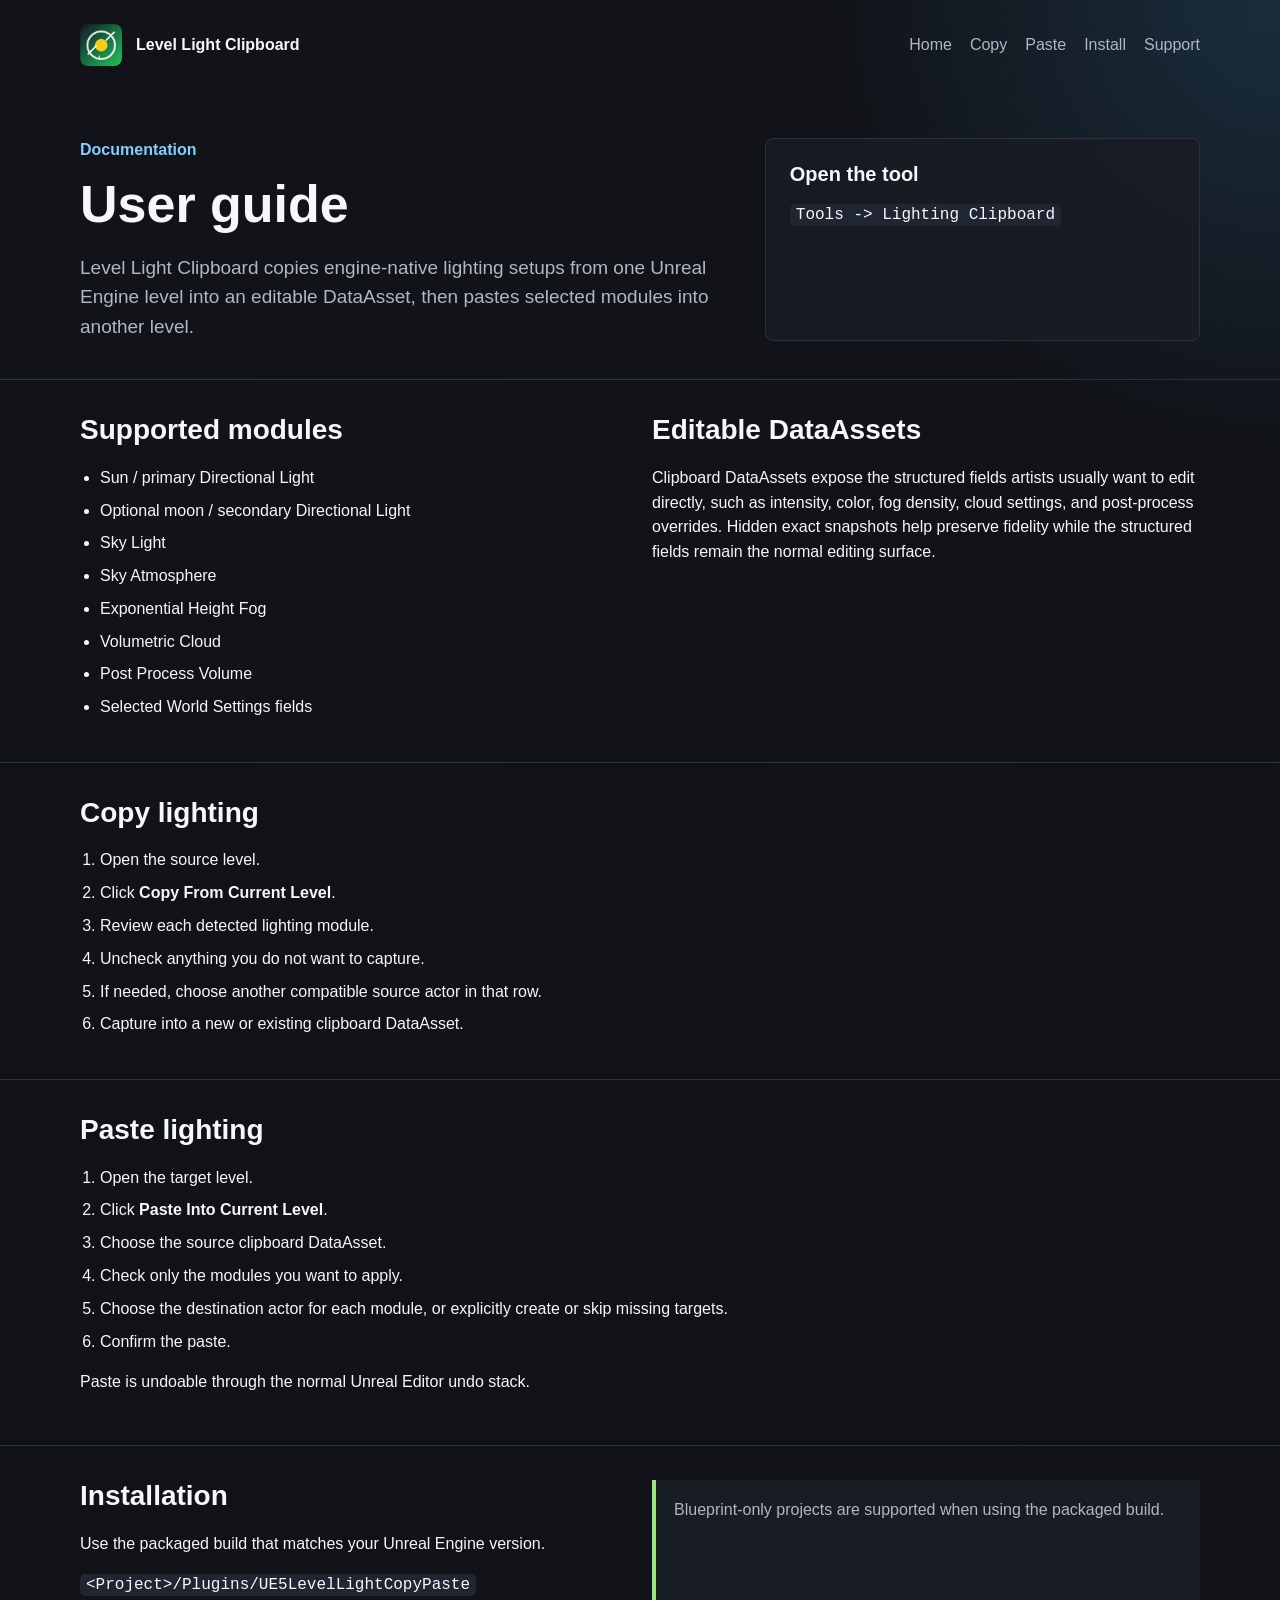
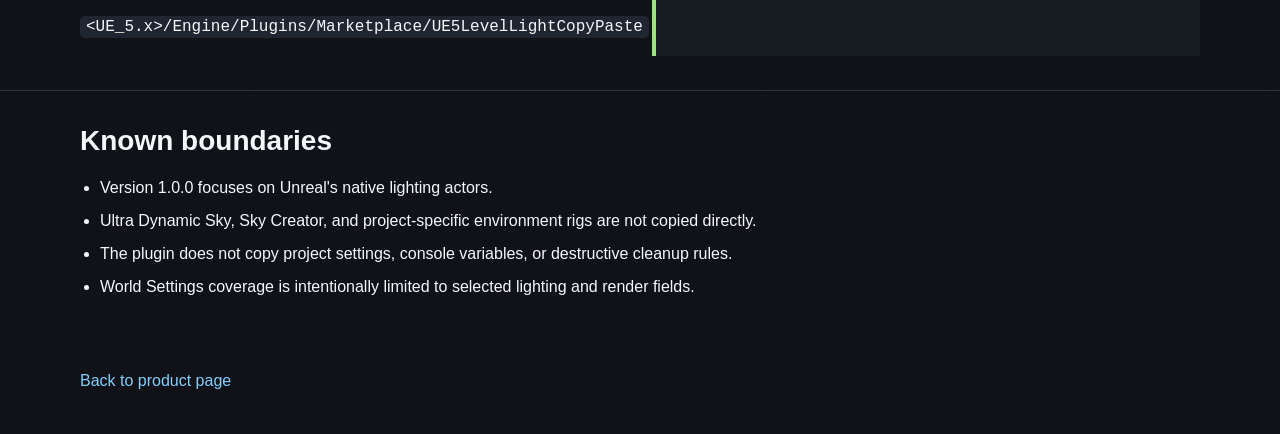
==== guide.html @ 8505f0f5 "init public site" ====
<!doctype html>
<html lang="en">
<head>
	<meta charset="utf-8">
	<meta name="viewport" content="width=device-width, initial-scale=1">
	<title>Documentation - Level Light Clipboard</title>
	<meta name="description" content="User guide for Level Light Clipboard.">
	<link rel="icon" href="assets/icon128.png">
	<link rel="stylesheet" href="assets/site.css">
</head>
<body>
	<header class="shell topbar">
		<div class="brand">
			<img src="assets/icon128.png" alt="">
			<span>Level Light Clipboard</span>
		</div>
		<nav class="nav" aria-label="Primary">
			<a href="index.html">Home</a>
			<a href="#copy">Copy</a>
			<a href="#paste">Paste</a>
			<a href="#install">Install</a>
			<a href="https://github.com/UltimateHobby/UE5LevelLightCopyPast/issues">Support</a>
		</nav>
	</header>

	<main>
		<section class="shell hero">
			<div>
				<p class="eyebrow">Documentation</p>
				<h1>User guide</h1>
				<p class="lede">
					Level Light Clipboard copies engine-native lighting setups from one Unreal Engine level into an editable
					DataAsset, then pastes selected modules into another level.
				</p>
			</div>
			<aside class="hero-panel">
				<h2>Open the tool</h2>
				<p><code>Tools -&gt; Lighting Clipboard</code></p>
			</aside>
		</section>

		<section class="band">
			<div class="shell split">
				<div>
					<div class="section-head">
						<h2>Supported modules</h2>
					</div>
					<ul class="feature-list">
						<li>Sun / primary Directional Light</li>
						<li>Optional moon / secondary Directional Light</li>
						<li>Sky Light</li>
						<li>Sky Atmosphere</li>
						<li>Exponential Height Fog</li>
						<li>Volumetric Cloud</li>
						<li>Post Process Volume</li>
						<li>Selected World Settings fields</li>
					</ul>
				</div>
				<div>
					<div class="section-head">
						<h2>Editable DataAssets</h2>
					</div>
					<p>
						Clipboard DataAssets expose the structured fields artists usually want to edit directly, such as
						intensity, color, fog density, cloud settings, and post-process overrides. Hidden exact snapshots help
						preserve fidelity while the structured fields remain the normal editing surface.
					</p>
				</div>
			</div>
		</section>

		<section id="copy" class="band">
			<div class="shell">
				<div class="section-head">
					<h2>Copy lighting</h2>
				</div>
				<ol class="steps">
					<li>Open the source level.</li>
					<li>Click <strong>Copy From Current Level</strong>.</li>
					<li>Review each detected lighting module.</li>
					<li>Uncheck anything you do not want to capture.</li>
					<li>If needed, choose another compatible source actor in that row.</li>
					<li>Capture into a new or existing clipboard DataAsset.</li>
				</ol>
			</div>
		</section>

		<section id="paste" class="band">
			<div class="shell">
				<div class="section-head">
					<h2>Paste lighting</h2>
				</div>
				<ol class="steps">
					<li>Open the target level.</li>
					<li>Click <strong>Paste Into Current Level</strong>.</li>
					<li>Choose the source clipboard DataAsset.</li>
					<li>Check only the modules you want to apply.</li>
					<li>Choose the destination actor for each module, or explicitly create or skip missing targets.</li>
					<li>Confirm the paste.</li>
				</ol>
				<p>Paste is undoable through the normal Unreal Editor undo stack.</p>
			</div>
		</section>

		<section id="install" class="band">
			<div class="shell split">
				<div>
					<div class="section-head">
						<h2>Installation</h2>
					</div>
					<p>Use the packaged build that matches your Unreal Engine version.</p>
					<p><code>&lt;Project&gt;/Plugins/UE5LevelLightCopyPaste</code></p>
					<p><code>&lt;UE_5.x&gt;/Engine/Plugins/Marketplace/UE5LevelLightCopyPaste</code></p>
				</div>
				<div class="callout">
					Blueprint-only projects are supported when using the packaged build.
				</div>
			</div>
		</section>

		<section class="band">
			<div class="shell">
				<div class="section-head">
					<h2>Known boundaries</h2>
				</div>
				<ul class="feature-list">
					<li>Version 1.0.0 focuses on Unreal's native lighting actors.</li>
					<li>Ultra Dynamic Sky, Sky Creator, and project-specific environment rigs are not copied directly.</li>
					<li>The plugin does not copy project settings, console variables, or destructive cleanup rules.</li>
					<li>World Settings coverage is intentionally limited to selected lighting and render fields.</li>
				</ul>
			</div>
		</section>
	</main>

	<footer class="shell footer">
		<span><a href="index.html">Back to product page</a></span>
	</footer>
</body>
</html>
---- assets/site.css ----
:root {
	color-scheme: dark;
	--bg: #111318;
	--panel: #181c23;
	--panel-soft: #202631;
	--line: #2b3340;
	--text: #f5f7fb;
	--muted: #aeb7c5;
	--accent: #82cfff;
	--accent-strong: #49b7ff;
	--success: #9ee37d;
	--max: 1120px;
}

* {
	box-sizing: border-box;
}

html {
	scroll-behavior: smooth;
}

body {
	margin: 0;
	background:
		radial-gradient(circle at top right, rgba(73, 183, 255, 0.16), transparent 28rem),
		linear-gradient(180deg, #111318 0%, #101217 100%);
	color: var(--text);
	font: 16px/1.55 "Segoe UI", Arial, sans-serif;
	letter-spacing: 0;
}

a {
	color: inherit;
}

.shell {
	width: min(calc(100% - 48px), var(--max));
	margin: 0 auto;
}

.topbar {
	display: flex;
	justify-content: space-between;
	align-items: center;
	gap: 24px;
	padding: 24px 0;
}

.brand {
	display: flex;
	align-items: center;
	gap: 14px;
	font-weight: 700;
}

.brand img {
	width: 42px;
	height: 42px;
	border-radius: 8px;
}

.nav {
	display: flex;
	flex-wrap: wrap;
	gap: 18px;
	color: var(--muted);
}

.nav a {
	text-decoration: none;
}

.hero {
	display: grid;
	grid-template-columns: minmax(0, 1.2fr) minmax(300px, 0.8fr);
	gap: 32px;
	align-items: stretch;
	padding: 48px 0 38px;
}

.eyebrow {
	color: var(--accent);
	font-weight: 600;
	margin: 0 0 12px;
}

h1,
h2,
h3 {
	line-height: 1.12;
	letter-spacing: 0;
}

h1 {
	margin: 0;
	font-size: clamp(34px, 5vw, 52px);
}

.lede {
	max-width: 720px;
	margin: 20px 0 0;
	color: var(--muted);
	font-size: 19px;
}

.actions {
	display: flex;
	flex-wrap: wrap;
	gap: 12px;
	margin-top: 28px;
}

.button {
	display: inline-flex;
	align-items: center;
	justify-content: center;
	min-height: 44px;
	padding: 0 18px;
	border: 1px solid var(--line);
	border-radius: 8px;
	text-decoration: none;
	background: var(--panel);
}

.button.primary {
	border-color: var(--accent-strong);
	background: var(--accent-strong);
	color: #07131d;
	font-weight: 700;
}

.hero-panel {
	padding: 24px;
	border: 1px solid var(--line);
	border-radius: 8px;
	background: rgba(24, 28, 35, 0.92);
}

.hero-panel h2 {
	margin-top: 0;
	font-size: 20px;
}

.module-list,
.feature-list,
.steps {
	margin: 0;
	padding-left: 20px;
}

.module-list li,
.feature-list li,
.steps li {
	margin: 8px 0;
}

.band {
	padding: 34px 0;
	border-top: 1px solid var(--line);
}

.section-head {
	margin-bottom: 20px;
}

.section-head h2 {
	margin: 0 0 8px;
	font-size: 28px;
}

.section-head p {
	margin: 0;
	color: var(--muted);
}

.grid {
	display: grid;
	grid-template-columns: repeat(3, minmax(0, 1fr));
	gap: 16px;
}

.card {
	padding: 18px;
	border: 1px solid var(--line);
	border-radius: 8px;
	background: var(--panel);
}

.card h3 {
	margin-top: 0;
	margin-bottom: 10px;
	font-size: 18px;
}

.card p {
	margin: 0;
	color: var(--muted);
}

.split {
	display: grid;
	grid-template-columns: repeat(2, minmax(0, 1fr));
	gap: 24px;
}

.callout {
	padding: 18px;
	border-left: 4px solid var(--success);
	background: var(--panel);
	color: var(--muted);
}

.footer {
	padding: 28px 0 42px;
	color: var(--muted);
}

.footer a {
	color: var(--accent);
	text-decoration: none;
}

code {
	padding: 2px 6px;
	border-radius: 5px;
	background: var(--panel-soft);
}

@media (max-width: 840px) {
	.shell {
		width: min(calc(100% - 32px), var(--max));
	}

	.topbar,
	.hero,
	.split {
		display: block;
	}

	.nav {
		margin-top: 16px;
	}

	.hero-panel {
		margin-top: 24px;
	}

	.grid {
		grid-template-columns: 1fr;
	}
}
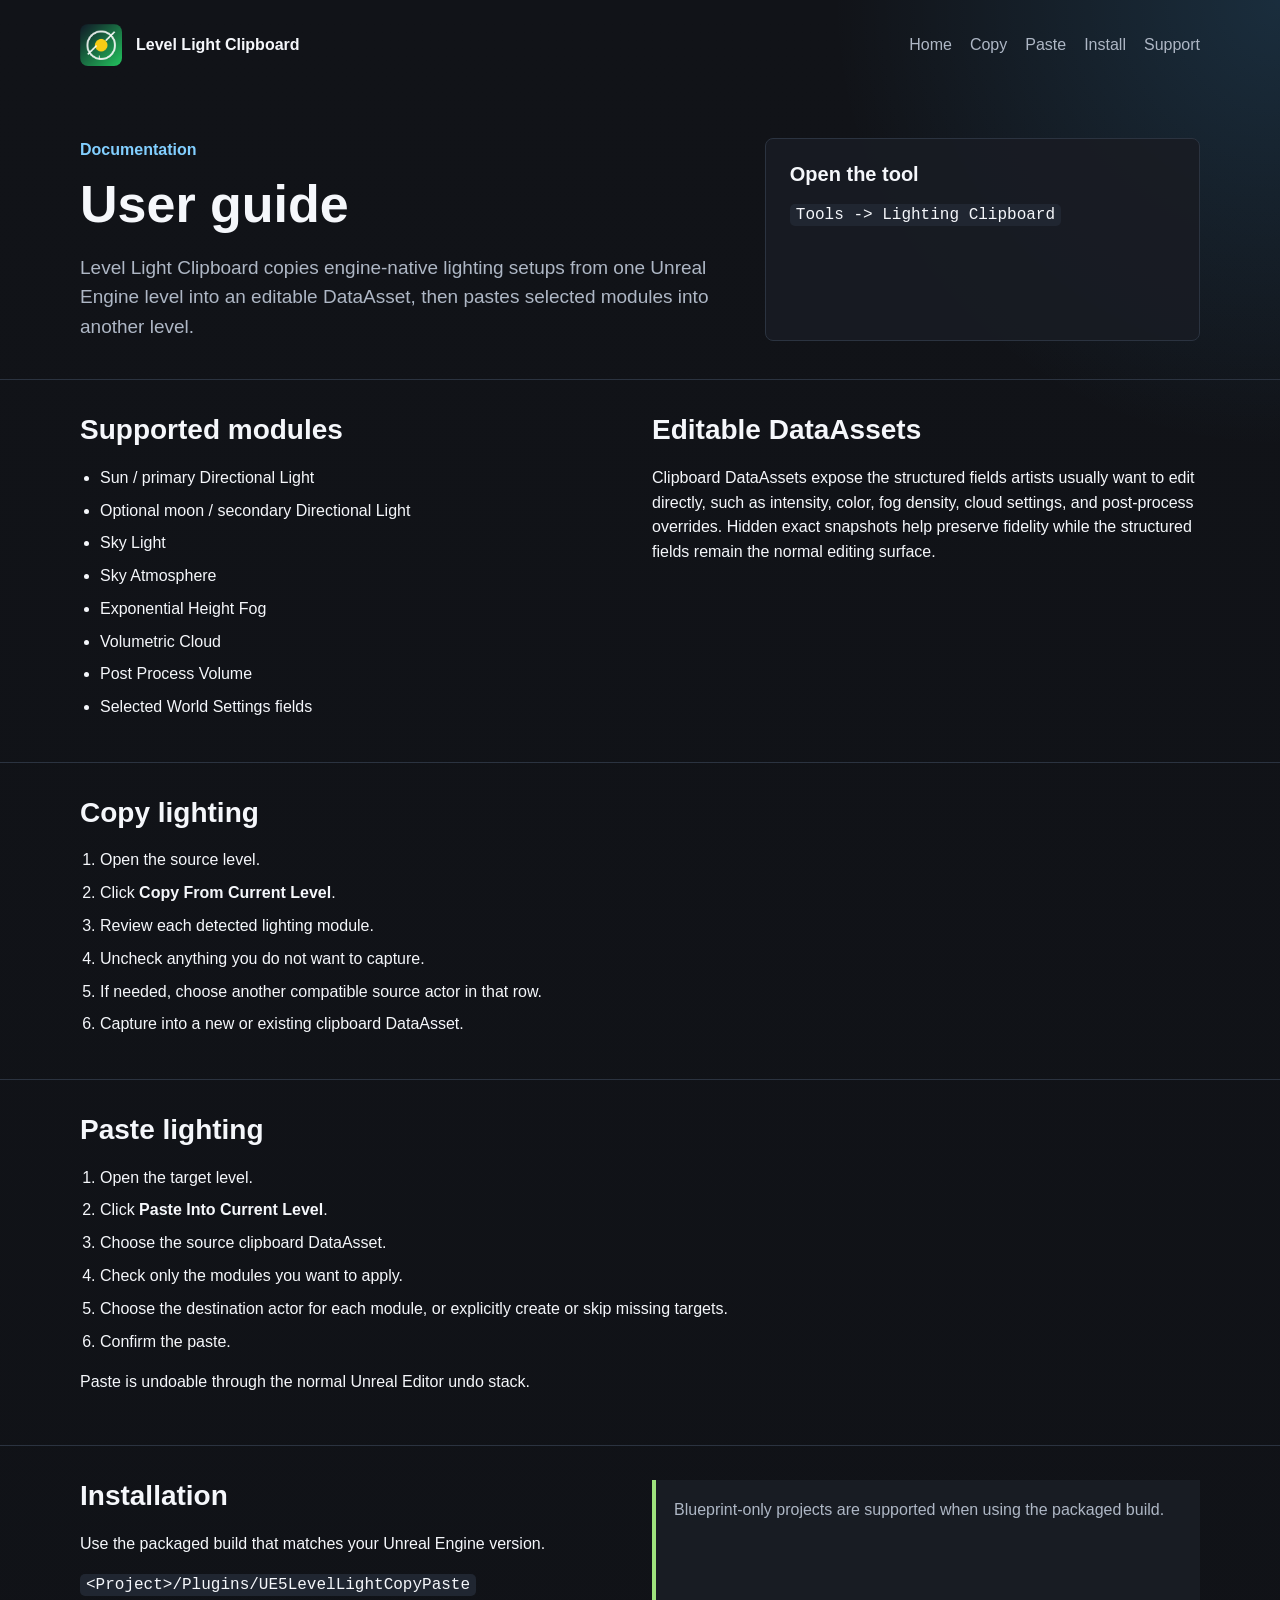
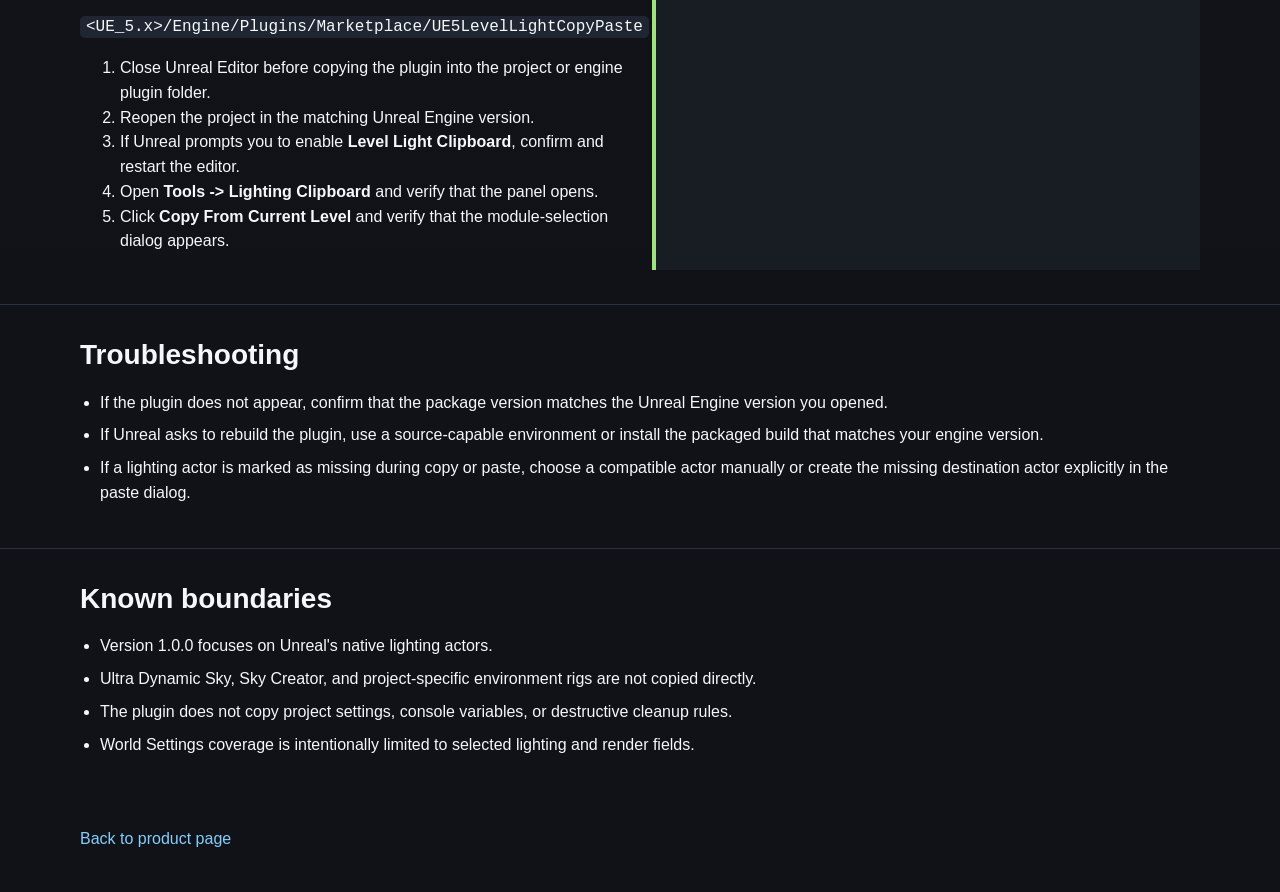
==== commit 4e151690: "docs: expand public setup and troubleshooting guide" ====
--- a/guide.html
+++ b/guide.html
@@ -19,7 +19,7 @@
 			<a href="#copy">Copy</a>
 			<a href="#paste">Paste</a>
 			<a href="#install">Install</a>
-			<a href="https://github.com/UltimateHobby/UE5LevelLightCopyPast/issues">Support</a>
+			<a href="https://github.com/UltimateHobby/LevelLightClipboard/issues">Support</a>
 		</nav>
 	</header>
 
@@ -111,10 +111,30 @@
 					<p>Use the packaged build that matches your Unreal Engine version.</p>
 					<p><code>&lt;Project&gt;/Plugins/UE5LevelLightCopyPaste</code></p>
 					<p><code>&lt;UE_5.x&gt;/Engine/Plugins/Marketplace/UE5LevelLightCopyPaste</code></p>
+					<ol>
+						<li>Close Unreal Editor before copying the plugin into the project or engine plugin folder.</li>
+						<li>Reopen the project in the matching Unreal Engine version.</li>
+						<li>If Unreal prompts you to enable <strong>Level Light Clipboard</strong>, confirm and restart the editor.</li>
+						<li>Open <strong>Tools -&gt; Lighting Clipboard</strong> and verify that the panel opens.</li>
+						<li>Click <strong>Copy From Current Level</strong> and verify that the module-selection dialog appears.</li>
+					</ol>
 				</div>
 				<div class="callout">
 					Blueprint-only projects are supported when using the packaged build.
 				</div>
+			</div>
+		</section>
+
+		<section class="band">
+			<div class="shell">
+				<div class="section-head">
+					<h2>Troubleshooting</h2>
+				</div>
+				<ul class="feature-list">
+					<li>If the plugin does not appear, confirm that the package version matches the Unreal Engine version you opened.</li>
+					<li>If Unreal asks to rebuild the plugin, use a source-capable environment or install the packaged build that matches your engine version.</li>
+					<li>If a lighting actor is marked as missing during copy or paste, choose a compatible actor manually or create the missing destination actor explicitly in the paste dialog.</li>
+				</ul>
 			</div>
 		</section>
 
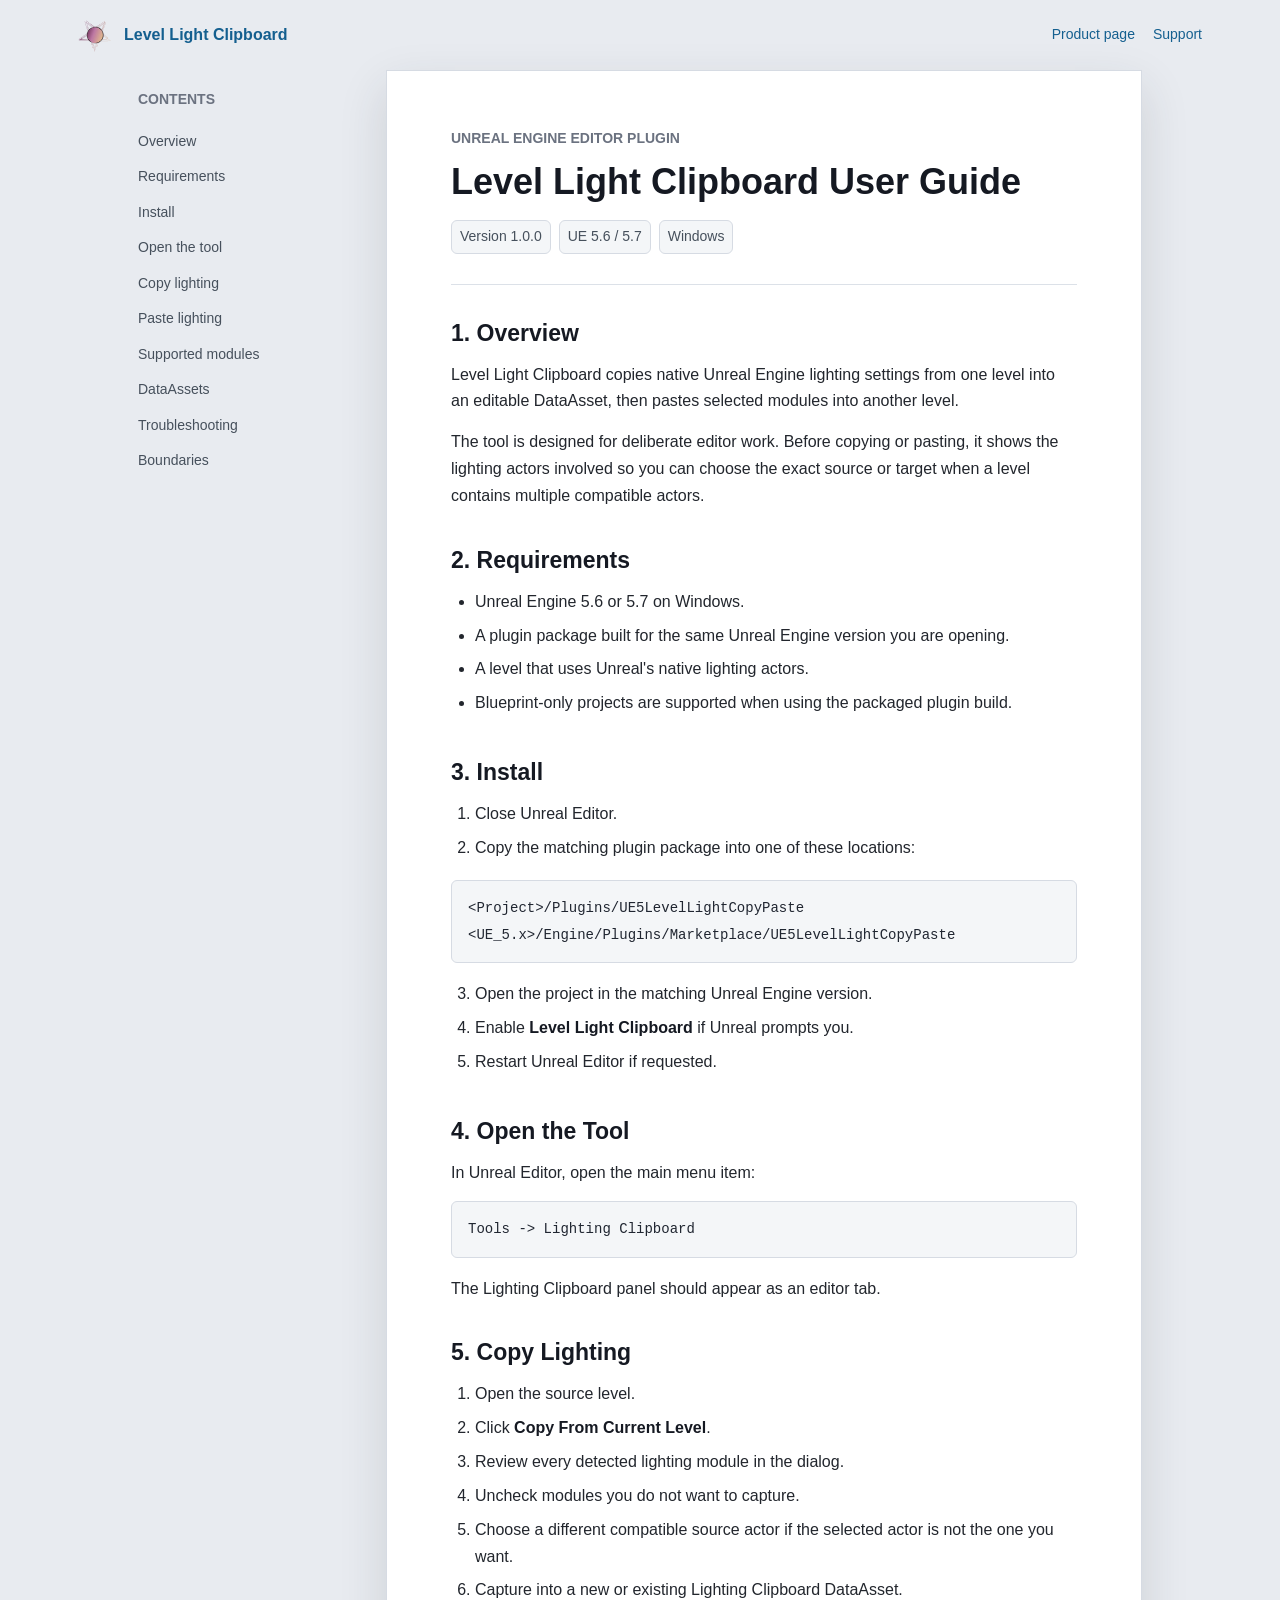
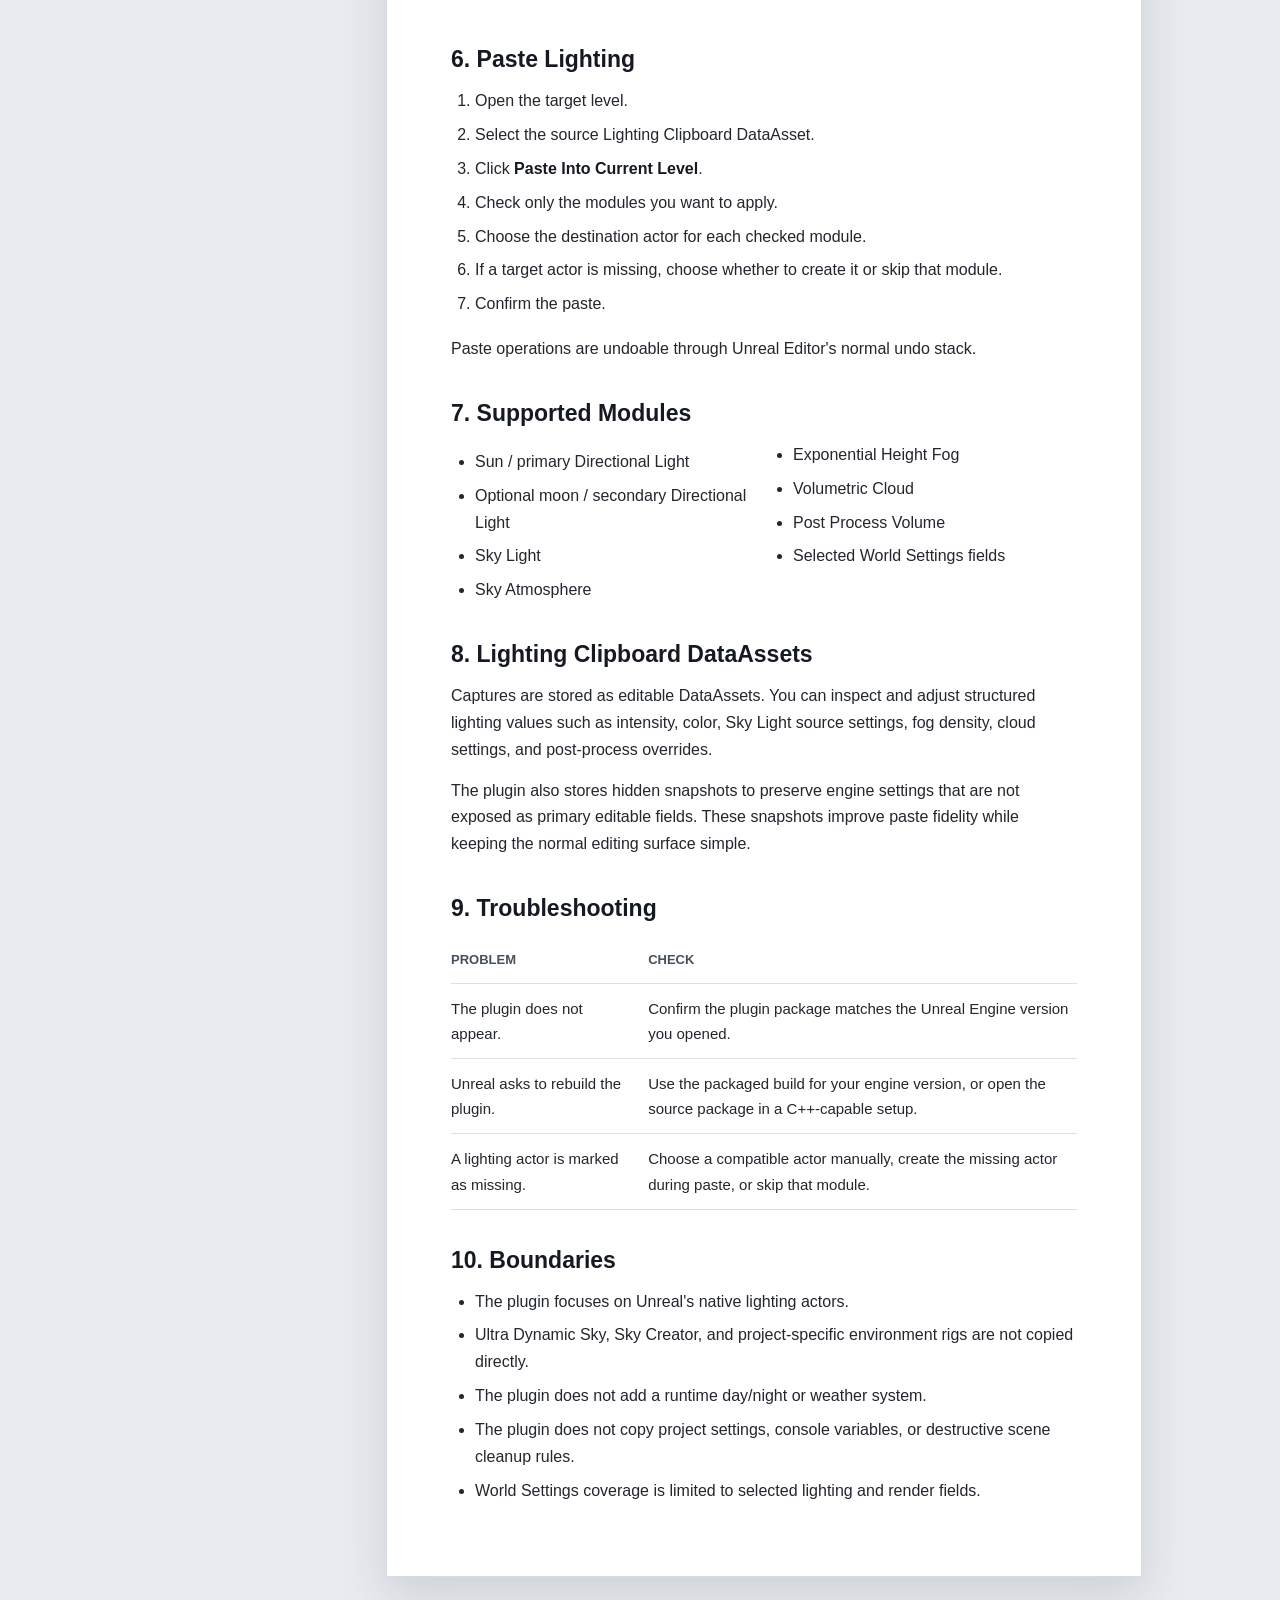
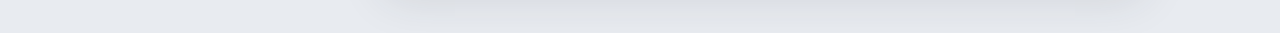
==== commit 9bed49d5: "docs: simplify guide reader and refresh logo" ====
--- a/guide.html
+++ b/guide.html
@@ -3,158 +3,183 @@
 <head>
 	<meta charset="utf-8">
 	<meta name="viewport" content="width=device-width, initial-scale=1">
-	<title>Documentation - Level Light Clipboard</title>
-	<meta name="description" content="User guide for Level Light Clipboard.">
+	<title>User Guide - Level Light Clipboard</title>
+	<meta name="description" content="Installation and workflow guide for Level Light Clipboard.">
 	<link rel="icon" href="assets/icon128.png">
 	<link rel="stylesheet" href="assets/site.css">
 </head>
-<body>
-	<header class="shell topbar">
-		<div class="brand">
+<body class="docs-reader">
+	<header class="reader-topbar">
+		<a class="reader-brand" href="index.html" aria-label="Level Light Clipboard product page">
 			<img src="assets/icon128.png" alt="">
 			<span>Level Light Clipboard</span>
-		</div>
-		<nav class="nav" aria-label="Primary">
-			<a href="index.html">Home</a>
-			<a href="#copy">Copy</a>
-			<a href="#paste">Paste</a>
-			<a href="#install">Install</a>
+		</a>
+		<nav class="reader-links" aria-label="Documentation links">
+			<a href="index.html">Product page</a>
 			<a href="https://github.com/UltimateHobby/LevelLightClipboard/issues">Support</a>
 		</nav>
 	</header>
 
-	<main>
-		<section class="shell hero">
-			<div>
-				<p class="eyebrow">Documentation</p>
-				<h1>User guide</h1>
-				<p class="lede">
-					Level Light Clipboard copies engine-native lighting setups from one Unreal Engine level into an editable
+	<main class="reader-layout">
+		<aside class="reader-toc" aria-label="Guide sections">
+			<p>Contents</p>
+			<a href="#overview">Overview</a>
+			<a href="#requirements">Requirements</a>
+			<a href="#install">Install</a>
+			<a href="#open">Open the tool</a>
+			<a href="#copy">Copy lighting</a>
+			<a href="#paste">Paste lighting</a>
+			<a href="#modules">Supported modules</a>
+			<a href="#data-assets">DataAssets</a>
+			<a href="#troubleshooting">Troubleshooting</a>
+			<a href="#boundaries">Boundaries</a>
+		</aside>
+
+		<article class="reader-document">
+			<header class="reader-title">
+				<p>Unreal Engine editor plugin</p>
+				<h1>Level Light Clipboard User Guide</h1>
+				<div class="reader-meta">
+					<span>Version 1.0.0</span>
+					<span>UE 5.6 / 5.7</span>
+					<span>Windows</span>
+				</div>
+			</header>
+
+			<section id="overview" class="reader-section">
+				<h2>1. Overview</h2>
+				<p>
+					Level Light Clipboard copies native Unreal Engine lighting settings from one level into an editable
 					DataAsset, then pastes selected modules into another level.
 				</p>
-			</div>
-			<aside class="hero-panel">
-				<h2>Open the tool</h2>
-				<p><code>Tools -&gt; Lighting Clipboard</code></p>
-			</aside>
-		</section>
+				<p>
+					The tool is designed for deliberate editor work. Before copying or pasting, it shows the lighting
+					actors involved so you can choose the exact source or target when a level contains multiple compatible
+					actors.
+				</p>
+			</section>
 
-		<section class="band">
-			<div class="shell split">
-				<div>
-					<div class="section-head">
-						<h2>Supported modules</h2>
-					</div>
-					<ul class="feature-list">
-						<li>Sun / primary Directional Light</li>
-						<li>Optional moon / secondary Directional Light</li>
-						<li>Sky Light</li>
-						<li>Sky Atmosphere</li>
-						<li>Exponential Height Fog</li>
-						<li>Volumetric Cloud</li>
-						<li>Post Process Volume</li>
-						<li>Selected World Settings fields</li>
-					</ul>
-				</div>
-				<div>
-					<div class="section-head">
-						<h2>Editable DataAssets</h2>
-					</div>
-					<p>
-						Clipboard DataAssets expose the structured fields artists usually want to edit directly, such as
-						intensity, color, fog density, cloud settings, and post-process overrides. Hidden exact snapshots help
-						preserve fidelity while the structured fields remain the normal editing surface.
-					</p>
-				</div>
-			</div>
-		</section>
+			<section id="requirements" class="reader-section">
+				<h2>2. Requirements</h2>
+				<ul>
+					<li>Unreal Engine 5.6 or 5.7 on Windows.</li>
+					<li>A plugin package built for the same Unreal Engine version you are opening.</li>
+					<li>A level that uses Unreal's native lighting actors.</li>
+					<li>Blueprint-only projects are supported when using the packaged plugin build.</li>
+				</ul>
+			</section>
 
-		<section id="copy" class="band">
-			<div class="shell">
-				<div class="section-head">
-					<h2>Copy lighting</h2>
-				</div>
-				<ol class="steps">
+			<section id="install" class="reader-section">
+				<h2>3. Install</h2>
+				<ol>
+					<li>Close Unreal Editor.</li>
+					<li>Copy the matching plugin package into one of these locations:</li>
+				</ol>
+				<pre><code>&lt;Project&gt;/Plugins/UE5LevelLightCopyPaste
+&lt;UE_5.x&gt;/Engine/Plugins/Marketplace/UE5LevelLightCopyPaste</code></pre>
+				<ol start="3">
+					<li>Open the project in the matching Unreal Engine version.</li>
+					<li>Enable <strong>Level Light Clipboard</strong> if Unreal prompts you.</li>
+					<li>Restart Unreal Editor if requested.</li>
+				</ol>
+			</section>
+
+			<section id="open" class="reader-section">
+				<h2>4. Open the Tool</h2>
+				<p>In Unreal Editor, open the main menu item:</p>
+				<pre><code>Tools -> Lighting Clipboard</code></pre>
+				<p>The Lighting Clipboard panel should appear as an editor tab.</p>
+			</section>
+
+			<section id="copy" class="reader-section">
+				<h2>5. Copy Lighting</h2>
+				<ol>
 					<li>Open the source level.</li>
 					<li>Click <strong>Copy From Current Level</strong>.</li>
-					<li>Review each detected lighting module.</li>
-					<li>Uncheck anything you do not want to capture.</li>
-					<li>If needed, choose another compatible source actor in that row.</li>
-					<li>Capture into a new or existing clipboard DataAsset.</li>
+					<li>Review every detected lighting module in the dialog.</li>
+					<li>Uncheck modules you do not want to capture.</li>
+					<li>Choose a different compatible source actor if the selected actor is not the one you want.</li>
+					<li>Capture into a new or existing Lighting Clipboard DataAsset.</li>
 				</ol>
-			</div>
-		</section>
+			</section>
 
-		<section id="paste" class="band">
-			<div class="shell">
-				<div class="section-head">
-					<h2>Paste lighting</h2>
-				</div>
-				<ol class="steps">
+			<section id="paste" class="reader-section">
+				<h2>6. Paste Lighting</h2>
+				<ol>
 					<li>Open the target level.</li>
+					<li>Select the source Lighting Clipboard DataAsset.</li>
 					<li>Click <strong>Paste Into Current Level</strong>.</li>
-					<li>Choose the source clipboard DataAsset.</li>
 					<li>Check only the modules you want to apply.</li>
-					<li>Choose the destination actor for each module, or explicitly create or skip missing targets.</li>
+					<li>Choose the destination actor for each checked module.</li>
+					<li>If a target actor is missing, choose whether to create it or skip that module.</li>
 					<li>Confirm the paste.</li>
 				</ol>
-				<p>Paste is undoable through the normal Unreal Editor undo stack.</p>
-			</div>
-		</section>
+				<p>Paste operations are undoable through Unreal Editor's normal undo stack.</p>
+			</section>
 
-		<section id="install" class="band">
-			<div class="shell split">
-				<div>
-					<div class="section-head">
-						<h2>Installation</h2>
-					</div>
-					<p>Use the packaged build that matches your Unreal Engine version.</p>
-					<p><code>&lt;Project&gt;/Plugins/UE5LevelLightCopyPaste</code></p>
-					<p><code>&lt;UE_5.x&gt;/Engine/Plugins/Marketplace/UE5LevelLightCopyPaste</code></p>
-					<ol>
-						<li>Close Unreal Editor before copying the plugin into the project or engine plugin folder.</li>
-						<li>Reopen the project in the matching Unreal Engine version.</li>
-						<li>If Unreal prompts you to enable <strong>Level Light Clipboard</strong>, confirm and restart the editor.</li>
-						<li>Open <strong>Tools -&gt; Lighting Clipboard</strong> and verify that the panel opens.</li>
-						<li>Click <strong>Copy From Current Level</strong> and verify that the module-selection dialog appears.</li>
-					</ol>
-				</div>
-				<div class="callout">
-					Blueprint-only projects are supported when using the packaged build.
-				</div>
-			</div>
-		</section>
+			<section id="modules" class="reader-section">
+				<h2>7. Supported Modules</h2>
+				<ul class="reader-columns">
+					<li>Sun / primary Directional Light</li>
+					<li>Optional moon / secondary Directional Light</li>
+					<li>Sky Light</li>
+					<li>Sky Atmosphere</li>
+					<li>Exponential Height Fog</li>
+					<li>Volumetric Cloud</li>
+					<li>Post Process Volume</li>
+					<li>Selected World Settings fields</li>
+				</ul>
+			</section>
 
-		<section class="band">
-			<div class="shell">
-				<div class="section-head">
-					<h2>Troubleshooting</h2>
-				</div>
-				<ul class="feature-list">
-					<li>If the plugin does not appear, confirm that the package version matches the Unreal Engine version you opened.</li>
-					<li>If Unreal asks to rebuild the plugin, use a source-capable environment or install the packaged build that matches your engine version.</li>
-					<li>If a lighting actor is marked as missing during copy or paste, choose a compatible actor manually or create the missing destination actor explicitly in the paste dialog.</li>
+			<section id="data-assets" class="reader-section">
+				<h2>8. Lighting Clipboard DataAssets</h2>
+				<p>
+					Captures are stored as editable DataAssets. You can inspect and adjust structured lighting values such
+					as intensity, color, Sky Light source settings, fog density, cloud settings, and post-process overrides.
+				</p>
+				<p>
+					The plugin also stores hidden snapshots to preserve engine settings that are not exposed as primary
+					editable fields. These snapshots improve paste fidelity while keeping the normal editing surface simple.
+				</p>
+			</section>
+
+			<section id="troubleshooting" class="reader-section">
+				<h2>9. Troubleshooting</h2>
+				<table class="reader-table">
+					<thead>
+						<tr>
+							<th>Problem</th>
+							<th>Check</th>
+						</tr>
+					</thead>
+					<tbody>
+						<tr>
+							<td>The plugin does not appear.</td>
+							<td>Confirm the plugin package matches the Unreal Engine version you opened.</td>
+						</tr>
+						<tr>
+							<td>Unreal asks to rebuild the plugin.</td>
+							<td>Use the packaged build for your engine version, or open the source package in a C++-capable setup.</td>
+						</tr>
+						<tr>
+							<td>A lighting actor is marked as missing.</td>
+							<td>Choose a compatible actor manually, create the missing actor during paste, or skip that module.</td>
+						</tr>
+					</tbody>
+				</table>
+			</section>
+
+			<section id="boundaries" class="reader-section">
+				<h2>10. Boundaries</h2>
+				<ul>
+					<li>The plugin focuses on Unreal's native lighting actors.</li>
+					<li>Ultra Dynamic Sky, Sky Creator, and project-specific environment rigs are not copied directly.</li>
+					<li>The plugin does not add a runtime day/night or weather system.</li>
+					<li>The plugin does not copy project settings, console variables, or destructive scene cleanup rules.</li>
+					<li>World Settings coverage is limited to selected lighting and render fields.</li>
 				</ul>
-			</div>
-		</section>
-
-		<section class="band">
-			<div class="shell">
-				<div class="section-head">
-					<h2>Known boundaries</h2>
-				</div>
-				<ul class="feature-list">
-					<li>Version 1.0.0 focuses on Unreal's native lighting actors.</li>
-					<li>Ultra Dynamic Sky, Sky Creator, and project-specific environment rigs are not copied directly.</li>
-					<li>The plugin does not copy project settings, console variables, or destructive cleanup rules.</li>
-					<li>World Settings coverage is intentionally limited to selected lighting and render fields.</li>
-				</ul>
-			</div>
-		</section>
+			</section>
+		</article>
 	</main>
-
-	<footer class="shell footer">
-		<span><a href="index.html">Back to product page</a></span>
-	</footer>
 </body>
 </html>
--- a/assets/site.css
+++ b/assets/site.css
@@ -250,3 +250,296 @@
 		grid-template-columns: 1fr;
 	}
 }
+
+body.docs-reader {
+	color-scheme: light;
+	background: #e8ebf0;
+	color: #22262d;
+	font: 16px/1.68 "Segoe UI", Arial, sans-serif;
+}
+
+.docs-reader a {
+	color: #145f8f;
+}
+
+.reader-topbar {
+	display: flex;
+	justify-content: space-between;
+	align-items: center;
+	gap: 24px;
+	max-width: 1180px;
+	margin: 0 auto;
+	padding: 18px 28px;
+}
+
+.reader-brand,
+.reader-links {
+	display: flex;
+	align-items: center;
+	gap: 12px;
+}
+
+.reader-brand {
+	color: #22262d;
+	font-weight: 700;
+	text-decoration: none;
+}
+
+.reader-brand img {
+	width: 34px;
+	height: 34px;
+	border-radius: 6px;
+}
+
+.reader-links {
+	flex-wrap: wrap;
+	gap: 18px;
+	font-size: 14px;
+}
+
+.reader-links a,
+.reader-toc a {
+	text-decoration: none;
+}
+
+.reader-layout {
+	display: grid;
+	grid-template-columns: 220px minmax(0, 760px);
+	gap: 28px;
+	align-items: start;
+	max-width: 1060px;
+	margin: 0 auto 56px;
+	padding: 0 28px;
+}
+
+.reader-toc {
+	position: sticky;
+	top: 18px;
+	padding: 18px 0;
+	font-size: 14px;
+}
+
+.reader-toc p {
+	margin: 0 0 12px;
+	color: #6b7280;
+	font-weight: 700;
+	text-transform: uppercase;
+}
+
+.reader-toc a {
+	display: block;
+	padding: 6px 0;
+	color: #46505c;
+}
+
+.reader-toc a:hover {
+	color: #145f8f;
+}
+
+.reader-document {
+	min-width: 0;
+	padding: 56px 64px 64px;
+	border: 1px solid #d6dbe3;
+	background: #fff;
+	box-shadow: 0 18px 45px rgba(42, 48, 57, 0.14);
+}
+
+.reader-title {
+	padding-bottom: 30px;
+	border-bottom: 1px solid #dce1e8;
+}
+
+.reader-title p {
+	margin: 0 0 10px;
+	color: #6b7280;
+	font-size: 14px;
+	font-weight: 700;
+	text-transform: uppercase;
+}
+
+.reader-title h1 {
+	max-width: 680px;
+	margin: 0;
+	color: #151922;
+	font-size: 36px;
+	line-height: 1.16;
+}
+
+.reader-meta {
+	display: flex;
+	flex-wrap: wrap;
+	gap: 8px;
+	margin-top: 18px;
+	color: #46505c;
+	font-size: 14px;
+}
+
+.reader-meta span {
+	padding: 4px 8px;
+	border: 1px solid #d6dbe3;
+	border-radius: 6px;
+	background: #f4f6f8;
+}
+
+.reader-section {
+	padding: 34px 0 0;
+	scroll-margin-top: 18px;
+}
+
+.reader-section + .reader-section {
+	margin-top: 2px;
+}
+
+.reader-section h2 {
+	margin: 0 0 14px;
+	color: #151922;
+	font-size: 23px;
+	line-height: 1.25;
+}
+
+.reader-section p {
+	margin: 0 0 14px;
+}
+
+.reader-section p:last-child,
+.reader-section ul:last-child,
+.reader-section ol:last-child,
+.reader-section table:last-child,
+.reader-section pre:last-child {
+	margin-bottom: 0;
+}
+
+.reader-section ul,
+.reader-section ol {
+	margin: 0 0 18px;
+	padding-left: 24px;
+}
+
+.reader-section li {
+	margin: 7px 0;
+}
+
+.reader-section strong {
+	color: #151922;
+}
+
+.reader-section pre {
+	max-width: 100%;
+	margin: 12px 0 18px;
+	padding: 14px 16px;
+	overflow-x: auto;
+	border: 1px solid #d6dbe3;
+	border-radius: 6px;
+	background: #f4f6f8;
+}
+
+.reader-section code {
+	padding: 0;
+	border-radius: 0;
+	background: transparent;
+	color: #202631;
+	font-size: 14px;
+}
+
+.reader-columns {
+	columns: 2;
+	column-gap: 34px;
+}
+
+.reader-table {
+	width: 100%;
+	border-collapse: collapse;
+	font-size: 15px;
+}
+
+.reader-table th,
+.reader-table td {
+	padding: 12px 0;
+	border-bottom: 1px solid #dce1e8;
+	text-align: left;
+	vertical-align: top;
+}
+
+.reader-table th {
+	color: #46505c;
+	font-size: 13px;
+	text-transform: uppercase;
+}
+
+.reader-table td + td,
+.reader-table th + th {
+	padding-left: 24px;
+}
+
+@media (max-width: 880px) {
+	.reader-topbar {
+		display: block;
+		padding: 16px 20px;
+	}
+
+	.reader-links {
+		margin-top: 12px;
+	}
+
+	.reader-layout {
+		display: block;
+		padding: 0 16px;
+	}
+
+	.reader-toc {
+		position: static;
+		display: flex;
+		gap: 8px 16px;
+		flex-wrap: wrap;
+		padding: 12px 0 16px;
+	}
+
+	.reader-toc p {
+		width: 100%;
+		margin-bottom: 0;
+	}
+
+	.reader-toc a {
+		padding: 0;
+	}
+
+	.reader-document {
+		padding: 34px 24px 40px;
+	}
+
+	.reader-title h1 {
+		font-size: 30px;
+	}
+
+	.reader-columns {
+		columns: 1;
+	}
+
+	.reader-table,
+	.reader-table thead,
+	.reader-table tbody,
+	.reader-table tr,
+	.reader-table th,
+	.reader-table td {
+		display: block;
+	}
+
+	.reader-table thead {
+		display: none;
+	}
+
+	.reader-table tr {
+		padding: 12px 0;
+		border-bottom: 1px solid #dce1e8;
+	}
+
+	.reader-table td {
+		padding: 0;
+		border-bottom: 0;
+	}
+
+	.reader-table td + td {
+		padding: 6px 0 0;
+		color: #46505c;
+	}
+}
